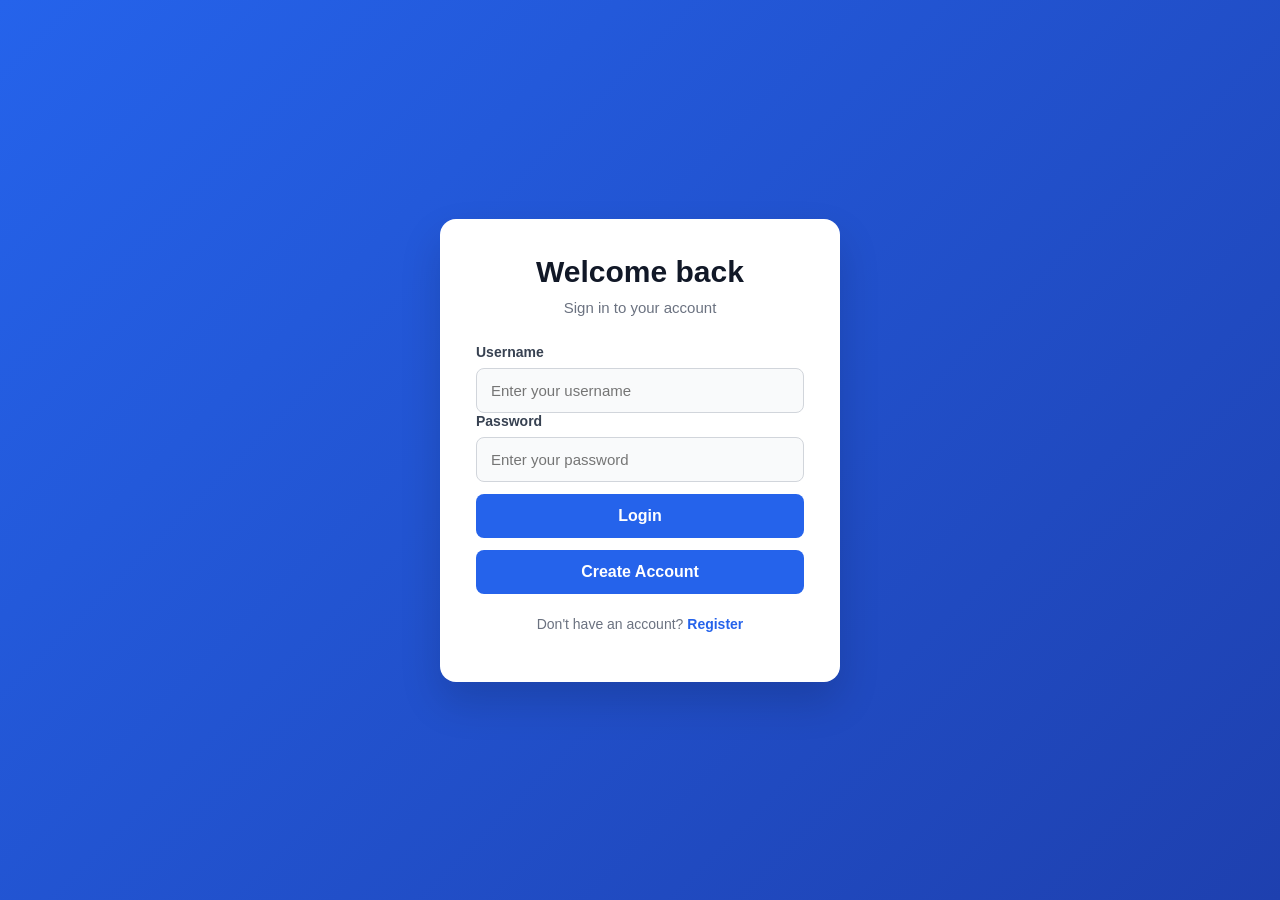
==== LoginForm.html @ dfa9fff8 "Add files via upload" ====
<!DOCTYPE html>
<html lang="en">
<head>
    <meta charset="UTF-8">
    <meta name="viewport" content="width=device-width, initial-scale=1.0">
    <link rel="stylesheet" href="style.css">
    <title>Login</title>
</head>
<body>
    <main class="login-card">
        <h1>Welcome back</h1>
        <p class="subtitle">Sign in to your account</p>

        <form class="login-form">
            <label for="username">Username</label>
            <input id="username" name="username" type="text" placeholder="Enter your username" required>

            <label for="password">Password</label>
            <input id="password" name="password" type="password" placeholder="Enter your password" required>

            <div class="button-container">
                <button type="button" onclick="window.location.href='userdashboard.html'">Login</button>
            </div>
            <div class="create-account">
                <button type="button" onclick="window.location.href='RIGISTERPAGE/index.html'">Create Account</button>
            </div>
        </form>

        <p class="register-link">Don't have an account? <a href="RIGISTERPAGE/index.html">Register</a></p>
    </main>
    
</body>
</html>
---- style.css ----
* {
    box-sizing: border-box;
}

body {
    min-height: 100vh;
    margin: 0;
    display: flex;
    align-items: center;
    justify-content: center;
    padding: 24px;
    background: linear-gradient(135deg, #2563eb, #1e40af);
    color: #1f2937;
    font-family: Arial, Helvetica, sans-serif;
}

.login-card {
    width: min(100%, 400px);
    padding: 36px;
    background: #ffffff;
    border-radius: 16px;
    box-shadow: 0 20px 40px rgba(0, 0, 0, 0.15);
}

.login-card h1 {
    margin: 0;
    text-align: center;
    font-size: 30px;
    color: #111827;
}

.subtitle {
    margin: 10px 0 28px;
    text-align: center;
    color: #6b7280;
    font-size: 15px;
}

.form-group {
    margin-bottom: 18px;
}

label {
    display: block;
    margin-bottom: 8px;
    color: #374151;
    font-size: 14px;
    font-weight: 600;
}

input {
    width: 100%;
    padding: 13px 14px;
    border: 1px solid #d1d5db;
    border-radius: 8px;
    background: #f9fafb;
    color: #111827;
    font-size: 15px;
    transition: 0.3s ease;
}

input:focus {
    outline: none;
    border-color: #2563eb;
    background: #ffffff;
    box-shadow: 0 0 0 3px rgba(37, 99, 235, 0.15);
}

button {
    width: 100%;
    margin-top: 12px;
    padding: 13px;
    border: none;
    border-radius: 8px;
    background: #2563eb;
    color: #ffffff;
    font-size: 16px;
    font-weight: 700;
    cursor: pointer;
    transition: 0.3s ease;
}

button:hover {
    background: #1d4ed8;
    transform: translateY(-1px);
}

button:active {
    transform: translateY(0);
}

.register-link {
    margin-top: 22px;
    text-align: center;
    font-size: 14px;
    color: #6b7280;
}

.register-link a {
    color: #2563eb;
    font-weight: 700;
    text-decoration: none;
}

.register-link a:hover {
    text-decoration: underline;
}

.password-wrapper {
    position: relative;
}

.password-wrapper input {
    padding-right: 45px;
}

.password-toggle {
    position: absolute;
    right: 12px;
    top: 50%;
    transform: translateY(-50%);
    border: none;
    background: transparent;
    color: #6b7280;
    width: auto;
    padding: 0;
    margin: 0;
    font-size: 14px;
}

.password-toggle:hover {
    background: transparent;
    color: #2563eb;
}

.remember-forgot {
    display: flex;
    align-items: center;
    justify-content: space-between;
    margin: 16px 0;
    font-size: 14px;
}

.remember {
    display: flex;
    align-items: center;
    gap: 8px;
    color: #6b7280;
}

.remember input {
    width: auto;
}

.forgot-password {
    color: #2563eb;
    text-decoration: none;
    font-weight: 600;
}

.forgot-password:hover {
    text-decoration: underline;
}

.error-message {
    margin-top: 12px;
    padding: 10px;
    border-radius: 8px;
    background: #fee2e2;
    color: #b91c1c;
    text-align: center;
    font-size: 14px;
}

.success-message {
    margin-top: 12px;
    padding: 10px;
    border-radius: 8px;
    background: #dcfce7;
    color: #15803d;
    text-align: center;
    font-size: 14px;
}

@media (max-width: 480px) {
    body {
        padding: 16px;
    }

    .login-card {
        padding: 28px 22px;
    }

    .login-card h1 {
        font-size: 26px;
    }

    .remember-forgot {
        flex-direction: column;
        align-items: flex-start;
        gap: 12px;
    }
}
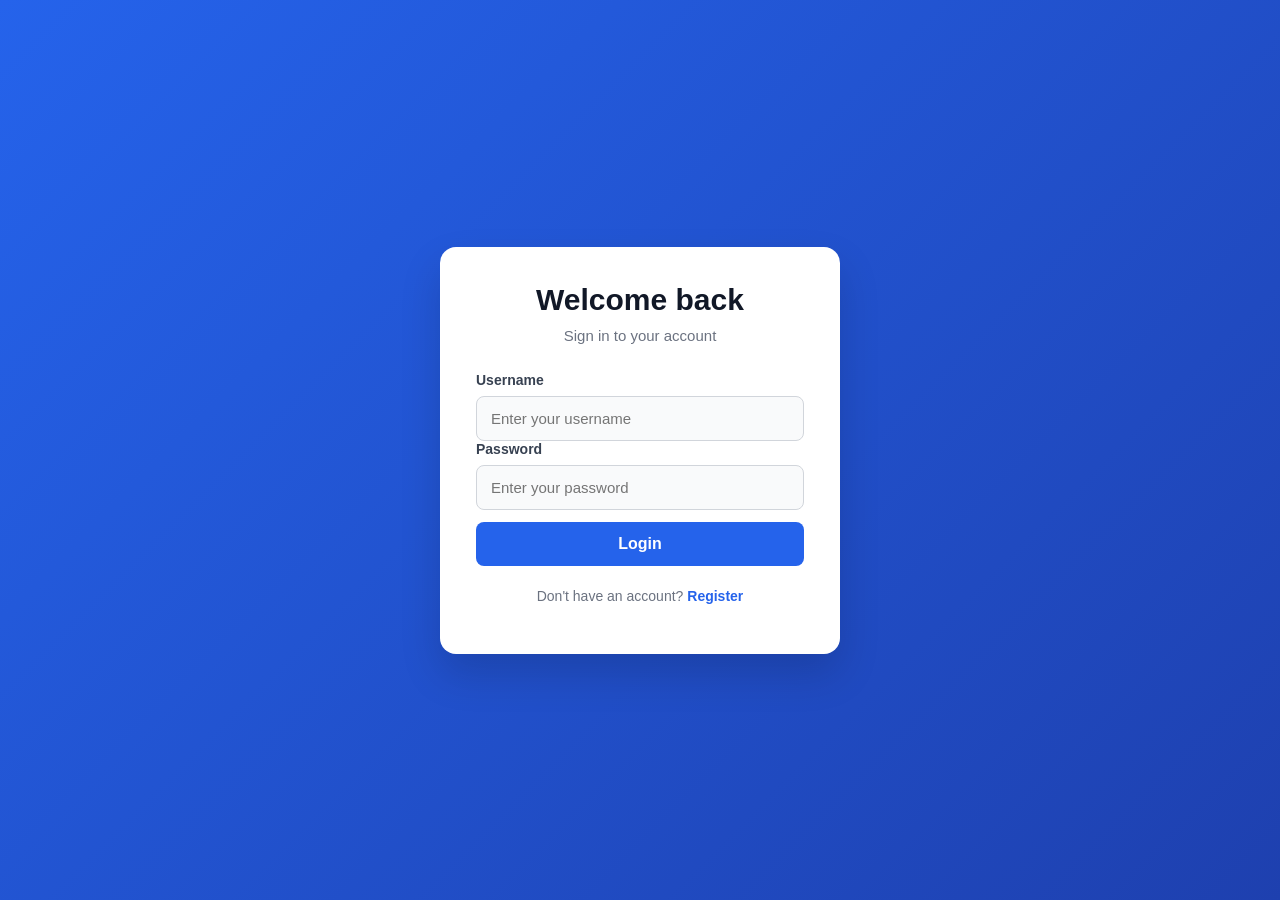
==== commit f8cae756: "Update LoginForm.html" ====
--- a/LoginForm.html
+++ b/LoginForm.html
@@ -19,10 +19,7 @@
             <input id="password" name="password" type="password" placeholder="Enter your password" required>
 
             <div class="button-container">
-                <button type="button" onclick="window.location.href='userdashboard.html'">Login</button>
-            </div>
-            <div class="create-account">
-                <button type="button" onclick="window.location.href='RIGISTERPAGE/index.html'">Create Account</button>
+                <button type="button" onclick="window.location.href='dashboard.html'">Login</button>
             </div>
         </form>
 
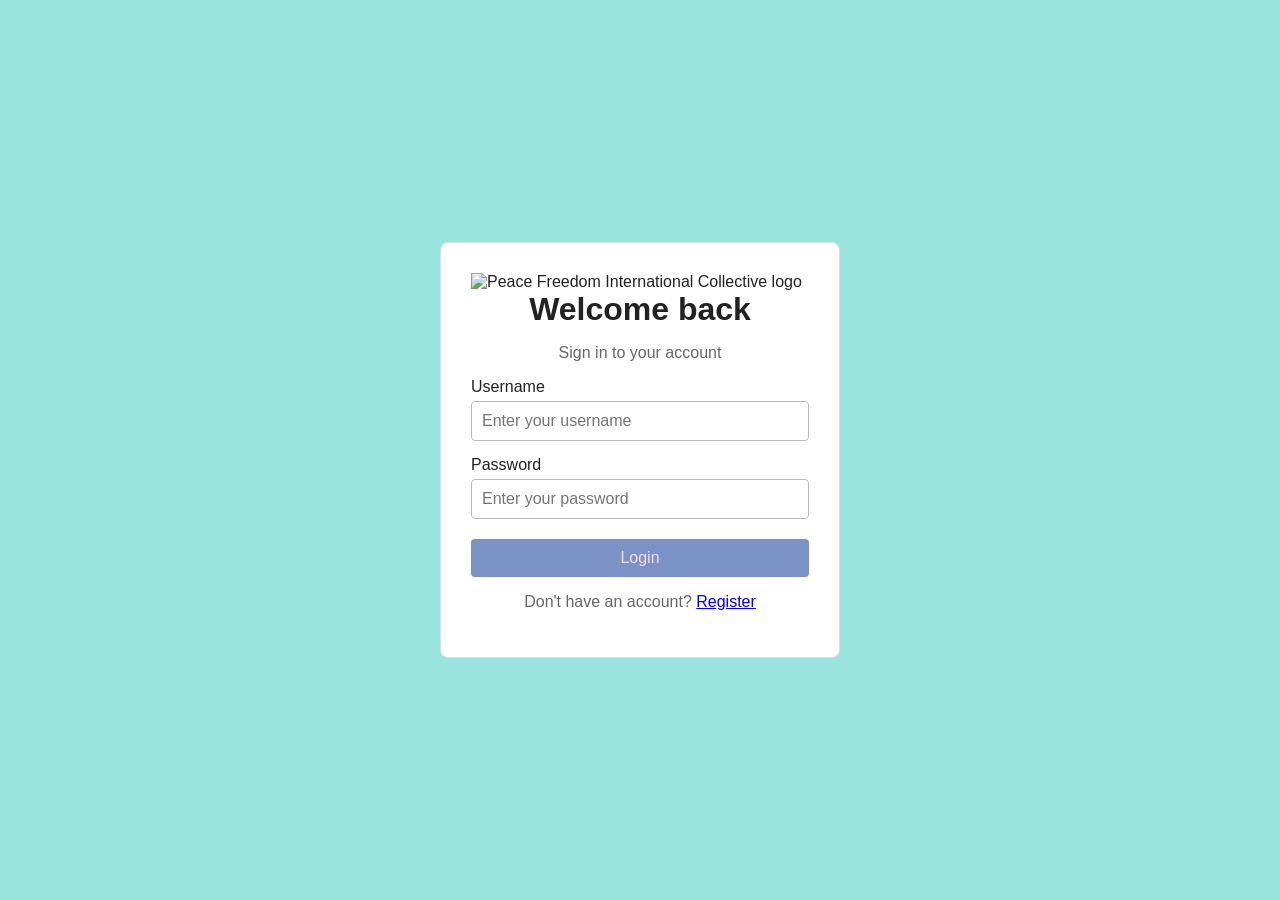
==== commit 955c9f5d: "Update LoginForm.html" ====
--- a/LoginForm.html
+++ b/LoginForm.html
@@ -8,6 +8,7 @@
 </head>
 <body>
     <main class="login-card">
+        <img class="login-logo" src="assets/peace-freedom-logo-transparent.png" alt="Peace Freedom International Collective logo">
         <h1>Welcome back</h1>
         <p class="subtitle">Sign in to your account</p>
 
@@ -19,7 +20,7 @@
             <input id="password" name="password" type="password" placeholder="Enter your password" required>
 
             <div class="button-container">
-                <button type="button" onclick="window.location.href='dashboard.html'">Login</button>
+                <button type="button" onclick="window.location.href='User dashboard.html'">Login</button>
             </div>
         </form>
 
--- a/style.css
+++ b/style.css
@@ -3,201 +3,79 @@
 }
 
 body {
+    margin: 0;
     min-height: 100vh;
-    margin: 0;
-    display: flex;
-    align-items: center;
-    justify-content: center;
-    padding: 24px;
-    background: linear-gradient(135deg, #2563eb, #1e40af);
-    color: #1f2937;
-    font-family: Arial, Helvetica, sans-serif;
+    display: grid;
+    place-items: center;
+    padding: 20px;
+    background: #99e4dd;
+    font-family: Arial, sans-serif;
+    color: #222;
 }
 
-.login-card {
-    width: min(100%, 400px);
-    padding: 36px;
-    background: #ffffff;
-    border-radius: 16px;
-    box-shadow: 0 20px 40px rgba(0, 0, 0, 0.15);
+.login-card,
+.welcome-card {
+    width: 100%;
+    max-width: 400px;
+    padding: 30px;
+    background: white;
+    border: 1px solid #ddd;
+    border-radius: 8px;
 }
 
-.login-card h1 {
+h1 {
     margin: 0;
     text-align: center;
-    font-size: 30px;
-    color: #111827;
 }
 
-.subtitle {
-    margin: 10px 0 28px;
+.subtitle,
+.register-link,
+.welcome-card p {
     text-align: center;
-    color: #6b7280;
-    font-size: 15px;
-}
-
-.form-group {
-    margin-bottom: 18px;
+    color: #666;
 }
 
 label {
     display: block;
-    margin-bottom: 8px;
-    color: #374151;
-    font-size: 14px;
-    font-weight: 600;
+    margin-top: 15px;
+    margin-bottom: 5px;
+}
+
+input,
+button {
+    width: 100%;
+    padding: 10px;
+    border-radius: 4px;
+    font: inherit;
 }
 
 input {
-    width: 100%;
-    padding: 13px 14px;
-    border: 1px solid #d1d5db;
-    border-radius: 8px;
-    background: #f9fafb;
-    color: #111827;
-    font-size: 15px;
-    transition: 0.3s ease;
+    border: 1px solid #bbb;
 }
 
-input:focus {
-    outline: none;
-    border-color: #2563eb;
-    background: #ffffff;
-    box-shadow: 0 0 0 3px rgba(37, 99, 235, 0.15);
-}
-
-button {
-    width: 100%;
-    margin-top: 12px;
-    padding: 13px;
-    border: none;
-    border-radius: 8px;
-    background: #2563eb;
-    color: #ffffff;
-    font-size: 16px;
-    font-weight: 700;
+button,
+.logout {
+    display: inline-block;
+    margin-top: 20px;
+    border: 0;
+    background: #7b92c6;
+    color: rgb(243, 219, 219);
     cursor: pointer;
-    transition: 0.3s ease;
-}
-
-button:hover {
-    background: #1d4ed8;
-    transform: translateY(-1px);
-}
-
-button:active {
-    transform: translateY(0);
-}
-
-.register-link {
-    margin-top: 22px;
     text-align: center;
-    font-size: 14px;
-    color: #6b7280;
-}
-
-.register-link a {
-    color: #2563eb;
-    font-weight: 700;
     text-decoration: none;
 }
 
-.register-link a:hover {
-    text-decoration: underline;
+button:hover,
+.logout:hover {
+    background: #1d4ed8;
 }
 
-.password-wrapper {
-    position: relative;
+.welcome-card {
+    text-align: center;
 }
 
-.password-wrapper input {
-    padding-right: 45px;
+.logout {
+    padding: 10px 20px;
+    border-radius: 4px;
 }
 
-.password-toggle {
-    position: absolute;
-    right: 12px;
-    top: 50%;
-    transform: translateY(-50%);
-    border: none;
-    background: transparent;
-    color: #6b7280;
-    width: auto;
-    padding: 0;
-    margin: 0;
-    font-size: 14px;
-}
-
-.password-toggle:hover {
-    background: transparent;
-    color: #2563eb;
-}
-
-.remember-forgot {
-    display: flex;
-    align-items: center;
-    justify-content: space-between;
-    margin: 16px 0;
-    font-size: 14px;
-}
-
-.remember {
-    display: flex;
-    align-items: center;
-    gap: 8px;
-    color: #6b7280;
-}
-
-.remember input {
-    width: auto;
-}
-
-.forgot-password {
-    color: #2563eb;
-    text-decoration: none;
-    font-weight: 600;
-}
-
-.forgot-password:hover {
-    text-decoration: underline;
-}
-
-.error-message {
-    margin-top: 12px;
-    padding: 10px;
-    border-radius: 8px;
-    background: #fee2e2;
-    color: #b91c1c;
-    text-align: center;
-    font-size: 14px;
-}
-
-.success-message {
-    margin-top: 12px;
-    padding: 10px;
-    border-radius: 8px;
-    background: #dcfce7;
-    color: #15803d;
-    text-align: center;
-    font-size: 14px;
-}
-
-@media (max-width: 480px) {
-    body {
-        padding: 16px;
-    }
-
-    .login-card {
-        padding: 28px 22px;
-    }
-
-    .login-card h1 {
-        font-size: 26px;
-    }
-
-    .remember-forgot {
-        flex-direction: column;
-        align-items: flex-start;
-        gap: 12px;
-    }
-}
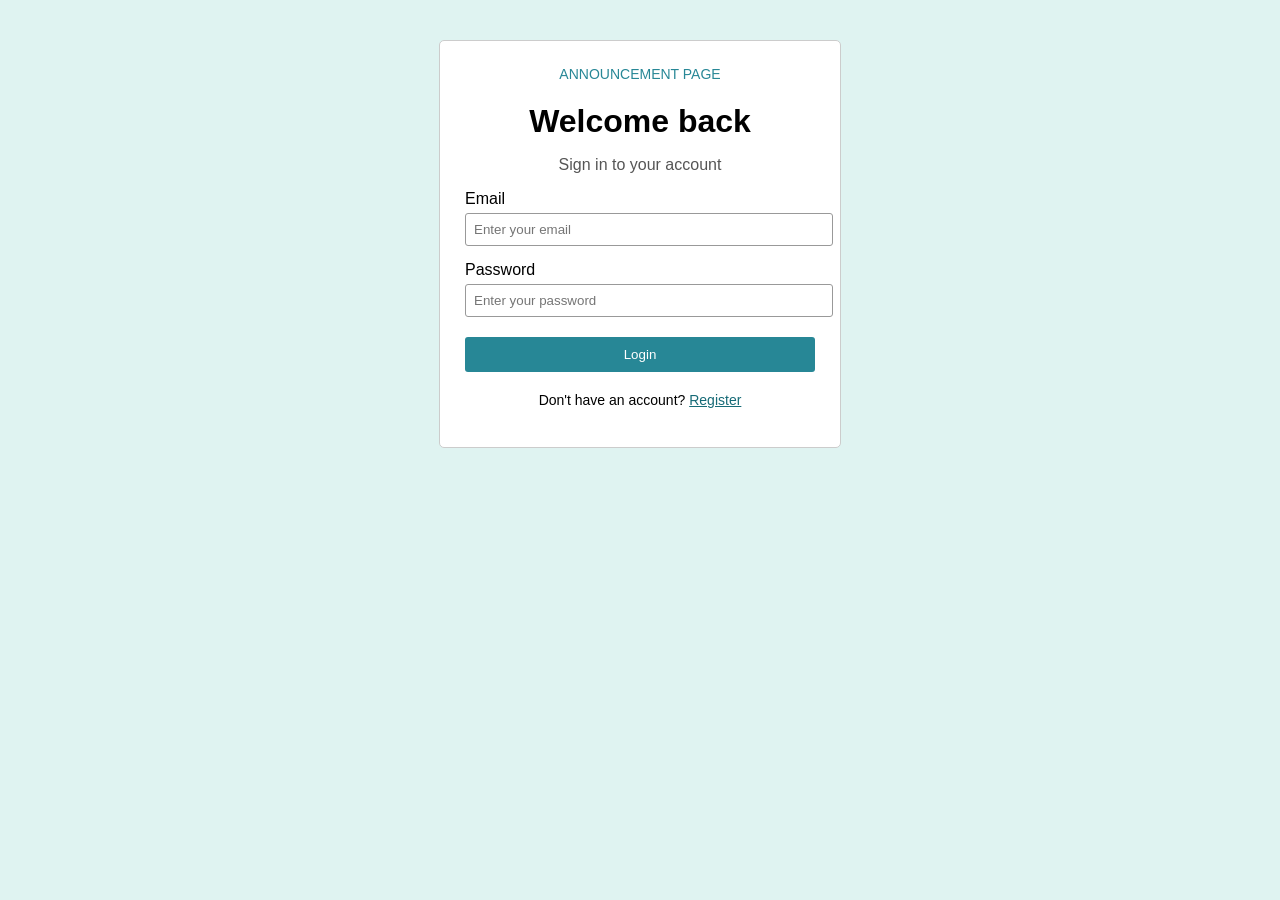
==== commit 1b35d0e3: "Add files via upload" ====
--- a/LoginForm.html
+++ b/LoginForm.html
@@ -4,28 +4,31 @@
     <meta charset="UTF-8">
     <meta name="viewport" content="width=device-width, initial-scale=1.0">
     <link rel="stylesheet" href="style.css">
-    <title>Login</title>
+    <title>Login | ANNOUNCEMENT PAGE</title>
 </head>
 <body>
     <main class="login-card">
-        <img class="login-logo" src="assets/peace-freedom-logo-transparent.png" alt="Peace Freedom International Collective logo">
+        <p class="brand-name">ANNOUNCEMENT PAGE</p>
         <h1>Welcome back</h1>
         <p class="subtitle">Sign in to your account</p>
 
-        <form class="login-form">
-            <label for="username">Username</label>
-            <input id="username" name="username" type="text" placeholder="Enter your username" required>
+        <form class="login-form" action="login.php" method="POST" autocomplete="off">
+            <label for="email">Email</label>
+            <input id="email" name="email" type="email" value=""
+                placeholder="Enter your email" autocomplete="email" required>
 
             <label for="password">Password</label>
-            <input id="password" name="password" type="password" placeholder="Enter your password" required>
+            <input id="password" name="password" type="password" value=""
+                placeholder="Enter your password" autocomplete="current-password" required>
 
             <div class="button-container">
-                <button type="button" onclick="window.location.href='User dashboard.html'">Login</button>
+                <button type="submit">Login</button>
             </div>
         </form>
 
-        <p class="register-link">Don't have an account? <a href="RIGISTERPAGE/index.html">Register</a></p>
+        <p class="register-link">
+            Don't have an account? <a href="register.php">Register</a>
+        </p>
     </main>
-    
 </body>
 </html>
--- a/style.css
+++ b/style.css
@@ -1,38 +1,56 @@
-* {
-    box-sizing: border-box;
-}
-
 body {
     margin: 0;
-    min-height: 100vh;
-    display: grid;
-    place-items: center;
     padding: 20px;
-    background: #99e4dd;
     font-family: Arial, sans-serif;
-    color: #222;
+    background-color: #dff3f1;
 }
 
 .login-card,
-.welcome-card {
-    width: 100%;
-    max-width: 400px;
-    padding: 30px;
-    background: white;
-    border: 1px solid #ddd;
-    border-radius: 8px;
+.board-shell {
+    width: 80%;
+    max-width: 800px;
+    margin: 20px auto;
+    padding: 20px;
+    background-color: white;
+    border: 1px solid #cccccc;
+}
+
+.login-card {
+    width: 350px;
+    padding: 25px;
+    border-radius: 5px;
 }
 
 h1 {
-    margin: 0;
+    margin-bottom: 5px;
+}
+
+h2 {
+    margin-top: 0;
+}
+
+.subtitle,
+.header-copy,
+.eyebrow {
+    color: #555555;
+}
+
+.error-message {
+    padding: 8px;
+    color: #9b2525;
+    background-color: #f8dddd;
+}
+
+.login-card h1,
+.login-card .subtitle {
     text-align: center;
 }
 
-.subtitle,
-.register-link,
-.welcome-card p {
+.login-card .brand-name {
+    margin-top: 0;
+    color: #278796;
+    font-size: 14px;
     text-align: center;
-    color: #666;
 }
 
 label {
@@ -42,40 +60,120 @@
 }
 
 input,
+select,
+textarea {
+    width: 100%;
+    padding: 8px;
+    border: 1px solid #999999;
+    border-radius: 3px;
+}
+
+input:focus {
+    outline: none;
+    border-color: #278796;
+}
+
+textarea {
+    height: 120px;
+}
+
 button {
     width: 100%;
+    margin-top: 20px;
     padding: 10px;
-    border-radius: 4px;
-    font: inherit;
+    border: none;
+    color: white;
+    background-color: #278796;
+    border-radius: 3px;
 }
 
-input {
-    border: 1px solid #bbb;
+button:hover {
+    background-color: #1f7180;
 }
 
-button,
-.logout {
+a {
+    color: #176b77;
+}
+
+.register-link {
+    margin-top: 20px;
+    text-align: center;
+    font-size: 14px;
+}
+
+.secondary-button {
+    display: block;
+    margin-top: 12px;
+    text-align: center;
+}
+
+.board-header {
+    padding-bottom: 15px;
+    border-bottom: 1px solid #cccccc;
+}
+
+.board-actions {
+    margin-top: 15px;
+}
+
+.logout,
+.admin-link {
     display: inline-block;
-    margin-top: 20px;
-    border: 0;
-    background: #7b92c6;
-    color: rgb(243, 219, 219);
-    cursor: pointer;
-    text-align: center;
+    margin-right: 10px;
+    padding: 8px 12px;
+    color: white;
+    background-color: #278796;
     text-decoration: none;
 }
 
-button:hover,
-.logout:hover {
-    background: #1d4ed8;
+.announcement-list {
+    margin-top: 20px;
 }
 
-.welcome-card {
-    text-align: center;
+.announcement-card {
+    margin-bottom: 12px;
+    padding: 15px;
+    border: 1px solid #cccccc;
 }
 
-.logout {
-    padding: 10px 20px;
-    border-radius: 4px;
+.announcement-card h2 {
+    margin: 10px 0;
 }
 
+.announcement-meta {
+    color: #666666;
+    font-size: 14px;
+}
+
+.badge {
+    margin-right: 10px;
+    padding: 3px 6px;
+    color: #176b77;
+    background-color: #dff3f1;
+}
+
+.badge.event {
+    background-color: #fff3c4;
+}
+
+.badge.important {
+    background-color: #f8dddd;
+}
+
+.admin-layout {
+    margin-top: 20px;
+}
+
+.post-form,
+.admin-announcements {
+    margin-bottom: 20px;
+    padding: 15px;
+    border: 1px solid #cccccc;
+}
+
+@media (max-width: 600px) {
+    .login-card,
+    .board-shell {
+        width: 100%;
+    }
+}
